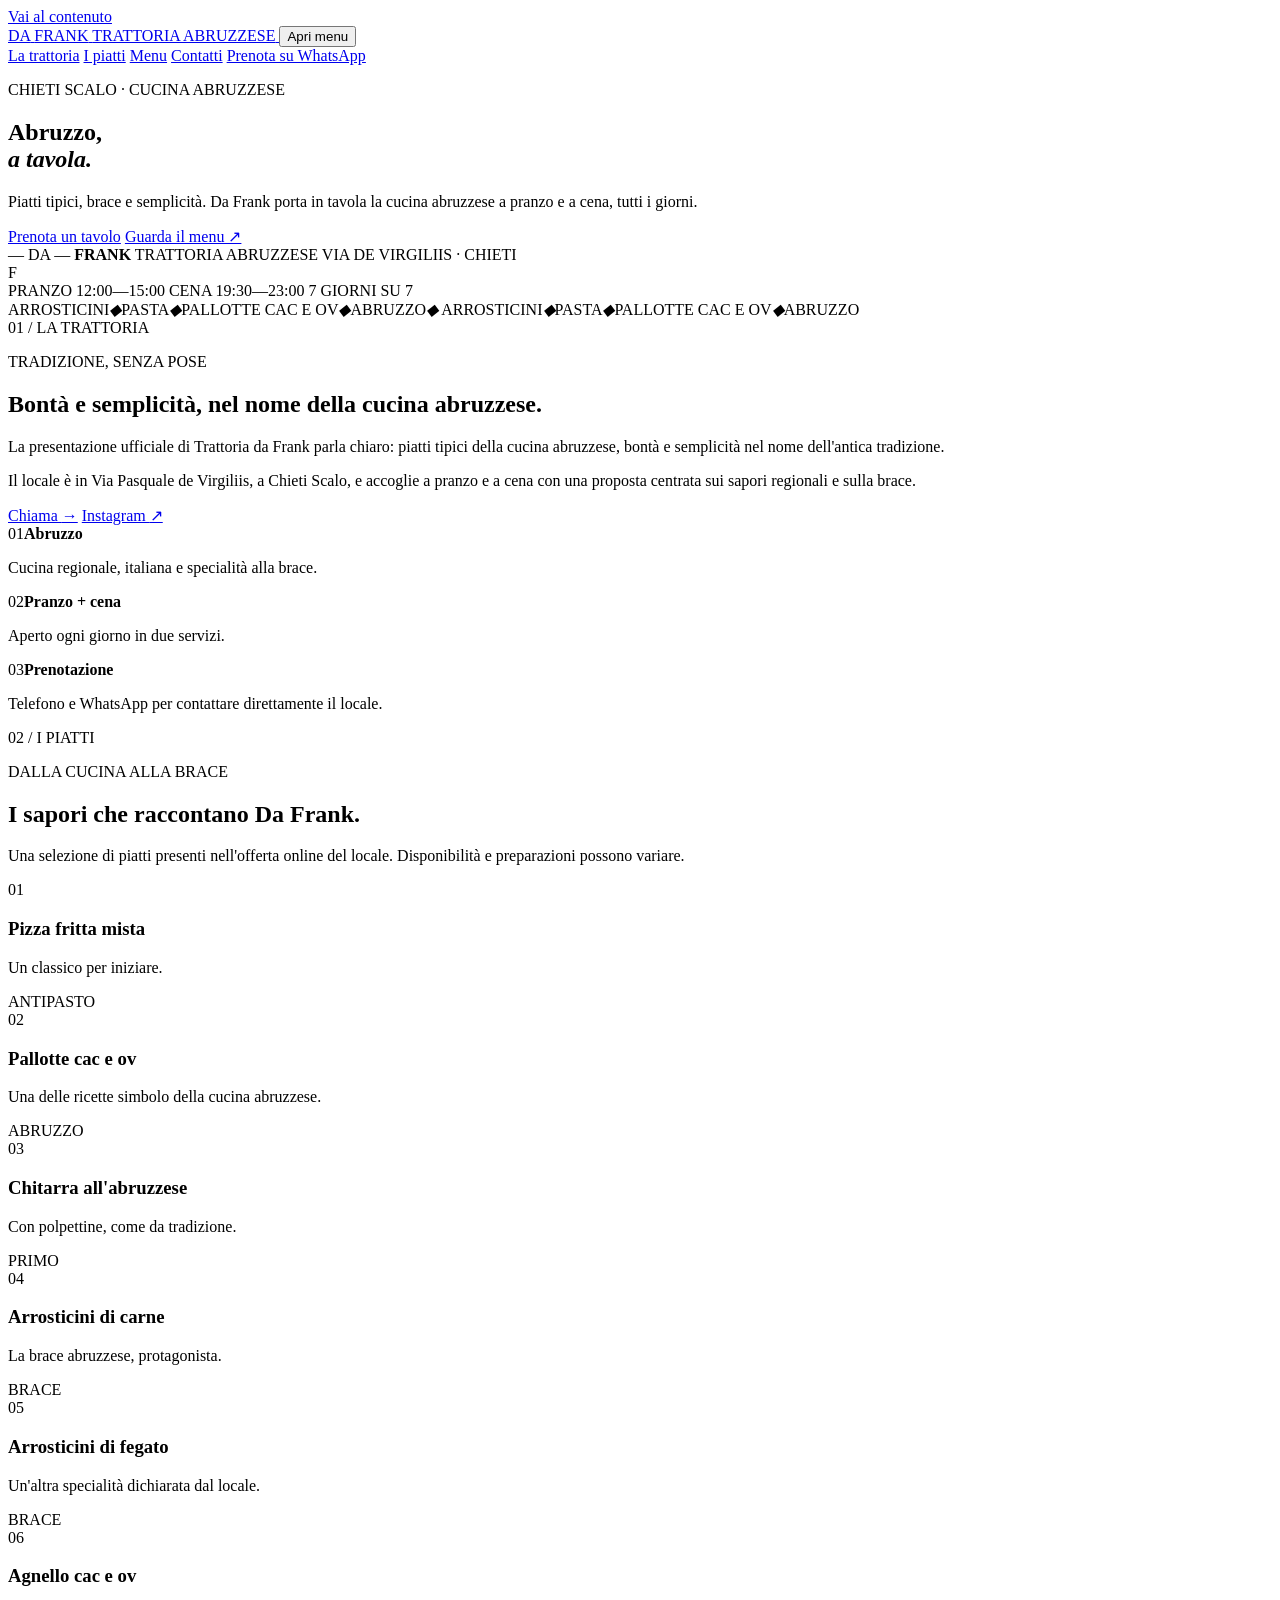
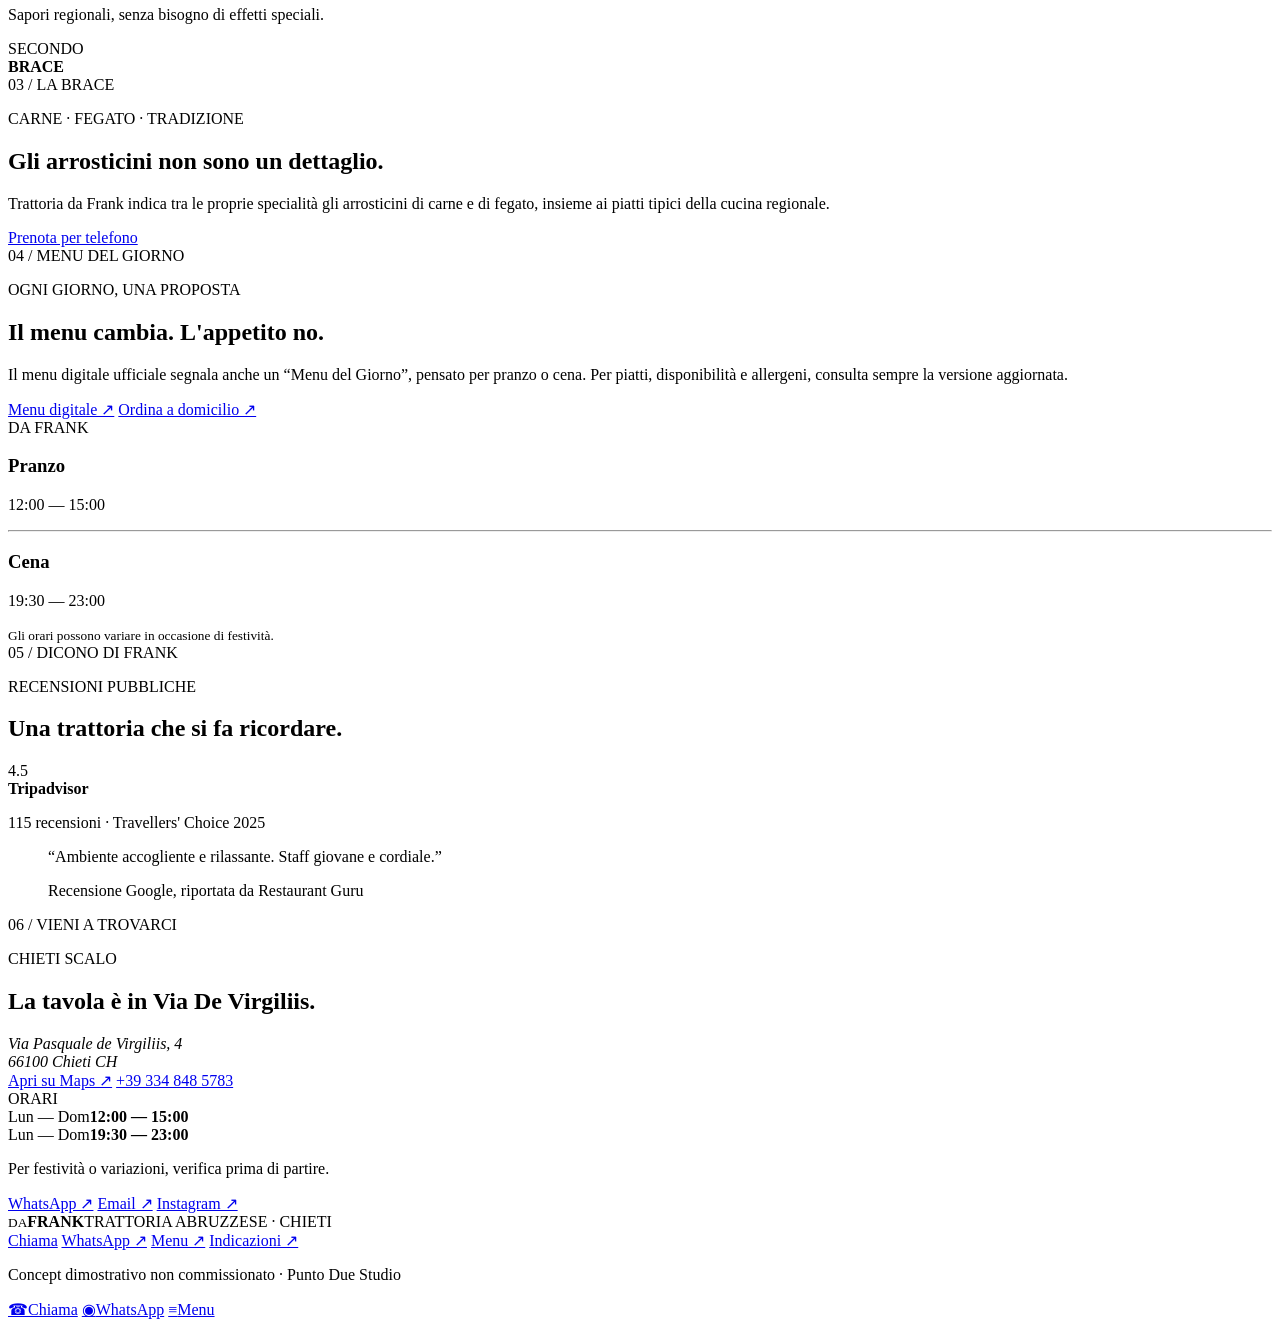
==== index.html @ d0fa51dd "Build Trattoria da Frank demo homepage" ====
<!doctype html>
<html lang="it">
<head>
  <meta charset="utf-8">
  <meta name="viewport" content="width=device-width, initial-scale=1">
  <meta name="theme-color" content="#8f3b24">
  <title>Trattoria da Frank — Cucina abruzzese a Chieti</title>
  <meta name="description" content="Concept demo per Trattoria da Frank a Chieti: cucina tipica abruzzese, arrosticini, piatti regionali, menu del giorno e prenotazioni.">
  <meta property="og:title" content="Trattoria da Frank — Chieti">
  <meta property="og:description" content="Cucina tipica abruzzese a Chieti Scalo: piatti regionali, arrosticini e semplicità di trattoria.">
  <meta property="og:type" content="website">
  <meta name="twitter:card" content="summary">
  <link rel="icon" href="assets/favicon.svg" type="image/svg+xml">
  <script>document.documentElement.classList.add('js')</script>
  <link rel="stylesheet" href="styles.css">
  <script type="application/ld+json">
  {
    "@context": "https://schema.org",
    "@type": "Restaurant",
    "name": "Trattoria da Frank",
    "telephone": "+39 334 848 5783",
    "email": "fra.salvatore@live.it",
    "servesCuisine": ["Abruzzese", "Italiana", "Mediterranea", "Barbecue"],
    "address": {
      "@type": "PostalAddress",
      "streetAddress": "Via Pasquale de Virgiliis 4",
      "postalCode": "66100",
      "addressLocality": "Chieti",
      "addressRegion": "CH",
      "addressCountry": "IT"
    },
    "openingHoursSpecification": [
      {"@type":"OpeningHoursSpecification","dayOfWeek":["Monday","Tuesday","Wednesday","Thursday","Friday","Saturday","Sunday"],"opens":"12:00","closes":"15:00"},
      {"@type":"OpeningHoursSpecification","dayOfWeek":["Monday","Tuesday","Wednesday","Thursday","Friday","Saturday","Sunday"],"opens":"19:30","closes":"23:00"}
    ],
    "hasMenu": "https://www.leggimenu.it/menu/trattoriadafrank",
    "sameAs": [
      "https://www.instagram.com/trattoriadafrank/",
      "https://trattoriadafrank.metro.bar/?lang=it"
    ]
  }
  </script>
</head>
<body>
  <a class="skip-link" href="#main">Vai al contenuto</a>

  <header class="site-header" data-header>
    <a class="brand" href="#top" aria-label="Trattoria da Frank, torna all'inizio">
      <span class="brand-small">DA</span>
      <span class="brand-main">FRANK</span>
      <span class="brand-sub">TRATTORIA ABRUZZESE</span>
    </a>
    <button class="menu-toggle" type="button" aria-expanded="false" aria-controls="site-nav" data-menu-toggle>
      <span class="sr-only">Apri menu</span><span></span><span></span>
    </button>
    <nav class="site-nav" id="site-nav" aria-label="Navigazione principale" data-nav>
      <a href="#trattoria">La trattoria</a>
      <a href="#piatti">I piatti</a>
      <a href="#menu">Menu</a>
      <a href="#contatti">Contatti</a>
      <a class="nav-cta" href="https://wa.me/393348485783" target="_blank" rel="noopener noreferrer">Prenota su WhatsApp</a>
    </nav>
  </header>

  <main id="main">
    <section class="hero" id="top" aria-labelledby="hero-title">
      <div class="hero-copy reveal">
        <p class="eyebrow">CHIETI SCALO · CUCINA ABRUZZESE</p>
        <h1 id="hero-title">Abruzzo,<br><em>a tavola.</em></h1>
        <p class="hero-lead">Piatti tipici, brace e semplicità. Da Frank porta in tavola la cucina abruzzese a pranzo e a cena, tutti i giorni.</p>
        <div class="hero-actions">
          <a class="button button-light" href="https://wa.me/393348485783" target="_blank" rel="noopener noreferrer">Prenota un tavolo</a>
          <a class="button button-outline" href="https://www.leggimenu.it/menu/trattoriadafrank" target="_blank" rel="noopener noreferrer">Guarda il menu ↗</a>
        </div>
      </div>

      <div class="hero-art reveal" aria-hidden="true">
        <div class="placemat">
          <span class="pm-da">— DA —</span>
          <strong>FRANK</strong>
          <span class="pm-trattoria">TRATTORIA ABRUZZESE</span>
          <span class="pm-rule"></span>
          <span class="pm-place">VIA DE VIRGILIIS · CHIETI</span>
        </div>
        <div class="plate"><div class="plate-inner"><span>F</span></div></div>
        <div class="fork"></div>
        <div class="knife"></div>
      </div>

      <div class="hero-meta">
        <span>PRANZO 12:00—15:00</span>
        <i></i>
        <span>CENA 19:30—23:00</span>
        <i></i>
        <span>7 GIORNI SU 7</span>
      </div>
    </section>

    <div class="marquee" aria-hidden="true">
      <div class="marquee-track">
        <span>ARROSTICINI</span><i>◆</i><span>PASTA</span><i>◆</i><span>PALLOTTE CAC E OV</span><i>◆</i><span>ABRUZZO</span><i>◆</i>
        <span>ARROSTICINI</span><i>◆</i><span>PASTA</span><i>◆</i><span>PALLOTTE CAC E OV</span><i>◆</i><span>ABRUZZO</span>
      </div>
    </div>

    <section class="section story" id="trattoria" aria-labelledby="story-title">
      <div class="section-index reveal">01 / LA TRATTORIA</div>
      <div class="story-grid">
        <div class="story-heading reveal">
          <p class="eyebrow dark">TRADIZIONE, SENZA POSE</p>
          <h2 id="story-title">Bontà e semplicità, nel nome della cucina abruzzese.</h2>
        </div>
        <div class="story-copy reveal">
          <p>La presentazione ufficiale di Trattoria da Frank parla chiaro: piatti tipici della cucina abruzzese, bontà e semplicità nel nome dell'antica tradizione.</p>
          <p>Il locale è in Via Pasquale de Virgiliis, a Chieti Scalo, e accoglie a pranzo e a cena con una proposta centrata sui sapori regionali e sulla brace.</p>
          <div class="story-links">
            <a class="text-link" href="tel:+393348485783">Chiama <span>→</span></a>
            <a class="text-link" href="https://www.instagram.com/trattoriadafrank/" target="_blank" rel="noopener noreferrer">Instagram <span>↗</span></a>
          </div>
        </div>
      </div>

      <div class="facts" aria-label="Informazioni sulla trattoria">
        <article class="fact reveal"><span>01</span><strong>Abruzzo</strong><p>Cucina regionale, italiana e specialità alla brace.</p></article>
        <article class="fact reveal"><span>02</span><strong>Pranzo + cena</strong><p>Aperto ogni giorno in due servizi.</p></article>
        <article class="fact reveal"><span>03</span><strong>Prenotazione</strong><p>Telefono e WhatsApp per contattare direttamente il locale.</p></article>
      </div>
    </section>

    <section class="dishes" id="piatti" aria-labelledby="dishes-title">
      <div class="dishes-inner">
        <div class="dishes-head reveal">
          <div class="section-index light">02 / I PIATTI</div>
          <p class="eyebrow">DALLA CUCINA ALLA BRACE</p>
          <h2 id="dishes-title">I sapori che raccontano Da Frank.</h2>
          <p>Una selezione di piatti presenti nell'offerta online del locale. Disponibilità e preparazioni possono variare.</p>
        </div>

        <div class="menu-list reveal">
          <article><span class="menu-no">01</span><div><h3>Pizza fritta mista</h3><p>Un classico per iniziare.</p></div><span class="menu-tag">ANTIPASTO</span></article>
          <article><span class="menu-no">02</span><div><h3>Pallotte cac e ov</h3><p>Una delle ricette simbolo della cucina abruzzese.</p></div><span class="menu-tag">ABRUZZO</span></article>
          <article><span class="menu-no">03</span><div><h3>Chitarra all'abruzzese</h3><p>Con polpettine, come da tradizione.</p></div><span class="menu-tag">PRIMO</span></article>
          <article><span class="menu-no">04</span><div><h3>Arrosticini di carne</h3><p>La brace abruzzese, protagonista.</p></div><span class="menu-tag">BRACE</span></article>
          <article><span class="menu-no">05</span><div><h3>Arrosticini di fegato</h3><p>Un'altra specialità dichiarata dal locale.</p></div><span class="menu-tag">BRACE</span></article>
          <article><span class="menu-no">06</span><div><h3>Agnello cac e ov</h3><p>Sapori regionali, senza bisogno di effetti speciali.</p></div><span class="menu-tag">SECONDO</span></article>
        </div>
      </div>
    </section>

    <section class="section fire" aria-labelledby="fire-title">
      <div class="fire-grid">
        <div class="fire-art reveal" aria-hidden="true">
          <div class="grill-lines"><span></span><span></span><span></span><span></span><span></span></div>
          <div class="skewer skewer-a"><i></i><i></i><i></i><i></i><i></i></div>
          <div class="skewer skewer-b"><i></i><i></i><i></i><i></i><i></i></div>
          <strong>BRACE</strong>
        </div>
        <div class="fire-copy reveal">
          <div class="section-index">03 / LA BRACE</div>
          <p class="eyebrow dark">CARNE · FEGATO · TRADIZIONE</p>
          <h2 id="fire-title">Gli arrosticini non sono un dettaglio.</h2>
          <p>Trattoria da Frank indica tra le proprie specialità gli arrosticini di carne e di fegato, insieme ai piatti tipici della cucina regionale.</p>
          <a class="button button-dark" href="tel:+393348485783">Prenota per telefono</a>
        </div>
      </div>
    </section>

    <section class="daily" id="menu" aria-labelledby="daily-title">
      <div class="daily-wrap">
        <div class="daily-copy reveal">
          <div class="section-index light">04 / MENU DEL GIORNO</div>
          <p class="eyebrow">OGNI GIORNO, UNA PROPOSTA</p>
          <h2 id="daily-title">Il menu cambia. L'appetito no.</h2>
          <p>Il menu digitale ufficiale segnala anche un “Menu del Giorno”, pensato per pranzo o cena. Per piatti, disponibilità e allergeni, consulta sempre la versione aggiornata.</p>
          <div class="daily-actions">
            <a class="button button-light" href="https://www.leggimenu.it/menu/trattoriadafrank" target="_blank" rel="noopener noreferrer">Menu digitale ↗</a>
            <a class="button button-outline" href="https://deliveroo.it/it/menu/chieti/chieti-centro/trattoria-da-frank" target="_blank" rel="noopener noreferrer">Ordina a domicilio ↗</a>
          </div>
        </div>
        <div class="daily-card reveal" aria-label="Informazioni sul servizio">
          <span class="daily-stamp">DA FRANK</span>
          <h3>Pranzo</h3><p>12:00 — 15:00</p>
          <hr>
          <h3>Cena</h3><p>19:30 — 23:00</p>
          <small>Gli orari possono variare in occasione di festività.</small>
        </div>
      </div>
    </section>

    <section class="section proof" aria-labelledby="proof-title">
      <div class="proof-grid">
        <div class="proof-title reveal">
          <div class="section-index">05 / DICONO DI FRANK</div>
          <p class="eyebrow dark">RECENSIONI PUBBLICHE</p>
          <h2 id="proof-title">Una trattoria che si fa ricordare.</h2>
        </div>
        <div class="rating-card reveal">
          <span class="rating-score">4.5</span>
          <div><strong>Tripadvisor</strong><p>115 recensioni · Travellers' Choice 2025</p></div>
        </div>
        <blockquote class="review reveal">
          <p>“Ambiente accogliente e rilassante. Staff giovane e cordiale.”</p>
          <footer>Recensione Google, riportata da Restaurant Guru</footer>
        </blockquote>
      </div>
    </section>

    <section class="visit" id="contatti" aria-labelledby="visit-title">
      <div class="visit-main reveal">
        <div class="section-index light">06 / VIENI A TROVARCI</div>
        <p class="eyebrow">CHIETI SCALO</p>
        <h2 id="visit-title">La tavola è in Via De Virgiliis.</h2>
        <address>Via Pasquale de Virgiliis, 4<br>66100 Chieti CH</address>
        <div class="visit-actions">
          <a class="button button-light" href="https://www.google.com/maps/search/?api=1&query=Via+Pasquale+de+Virgiliis+4+Chieti" target="_blank" rel="noopener noreferrer">Apri su Maps ↗</a>
          <a class="button button-outline" href="tel:+393348485783">+39 334 848 5783</a>
        </div>
      </div>
      <div class="visit-panel reveal">
        <div class="hours-title">ORARI</div>
        <div class="hours-row"><span>Lun — Dom</span><strong>12:00 — 15:00</strong></div>
        <div class="hours-row"><span>Lun — Dom</span><strong>19:30 — 23:00</strong></div>
        <p>Per festività o variazioni, verifica prima di partire.</p>
        <div class="visit-panel-links">
          <a href="https://wa.me/393348485783" target="_blank" rel="noopener noreferrer">WhatsApp ↗</a>
          <a href="mailto:fra.salvatore@live.it">Email ↗</a>
          <a href="https://www.instagram.com/trattoriadafrank/" target="_blank" rel="noopener noreferrer">Instagram ↗</a>
        </div>
      </div>
    </section>
  </main>

  <footer class="site-footer">
    <div class="footer-brand"><small>DA</small><strong>FRANK</strong><span>TRATTORIA ABRUZZESE · CHIETI</span></div>
    <div class="footer-links">
      <a href="tel:+393348485783">Chiama</a>
      <a href="https://wa.me/393348485783" target="_blank" rel="noopener noreferrer">WhatsApp ↗</a>
      <a href="https://www.leggimenu.it/menu/trattoriadafrank" target="_blank" rel="noopener noreferrer">Menu ↗</a>
      <a href="https://www.google.com/maps/search/?api=1&query=Via+Pasquale+de+Virgiliis+4+Chieti" target="_blank" rel="noopener noreferrer">Indicazioni ↗</a>
    </div>
    <p class="demo-note">Concept dimostrativo non commissionato · Punto Due Studio</p>
  </footer>

  <nav class="mobile-dock" aria-label="Azioni rapide">
    <a href="tel:+393348485783"><span>☎</span>Chiama</a>
    <a href="https://wa.me/393348485783" target="_blank" rel="noopener noreferrer"><span>◉</span>WhatsApp</a>
    <a href="https://www.leggimenu.it/menu/trattoriadafrank" target="_blank" rel="noopener noreferrer"><span>≡</span>Menu</a>
  </nav>

  <script src="script.js" defer></script>
</body>
</html>
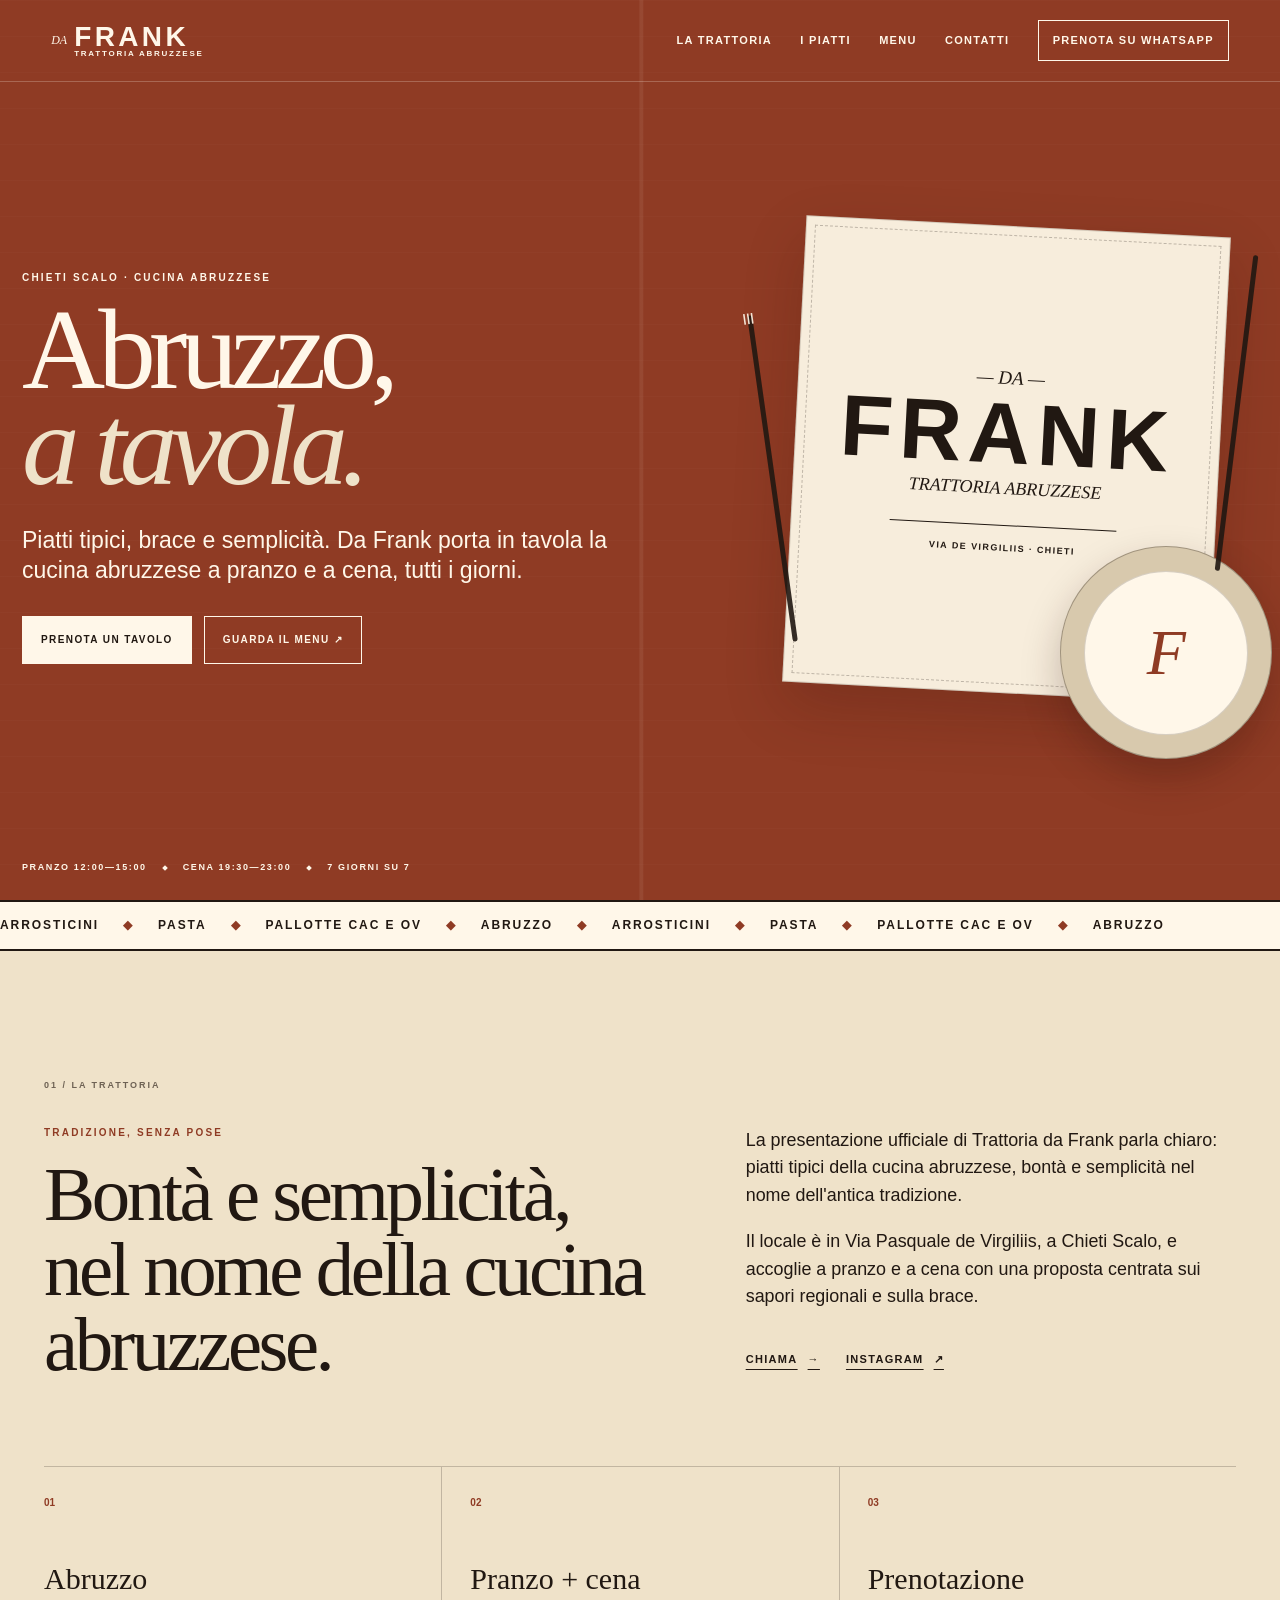
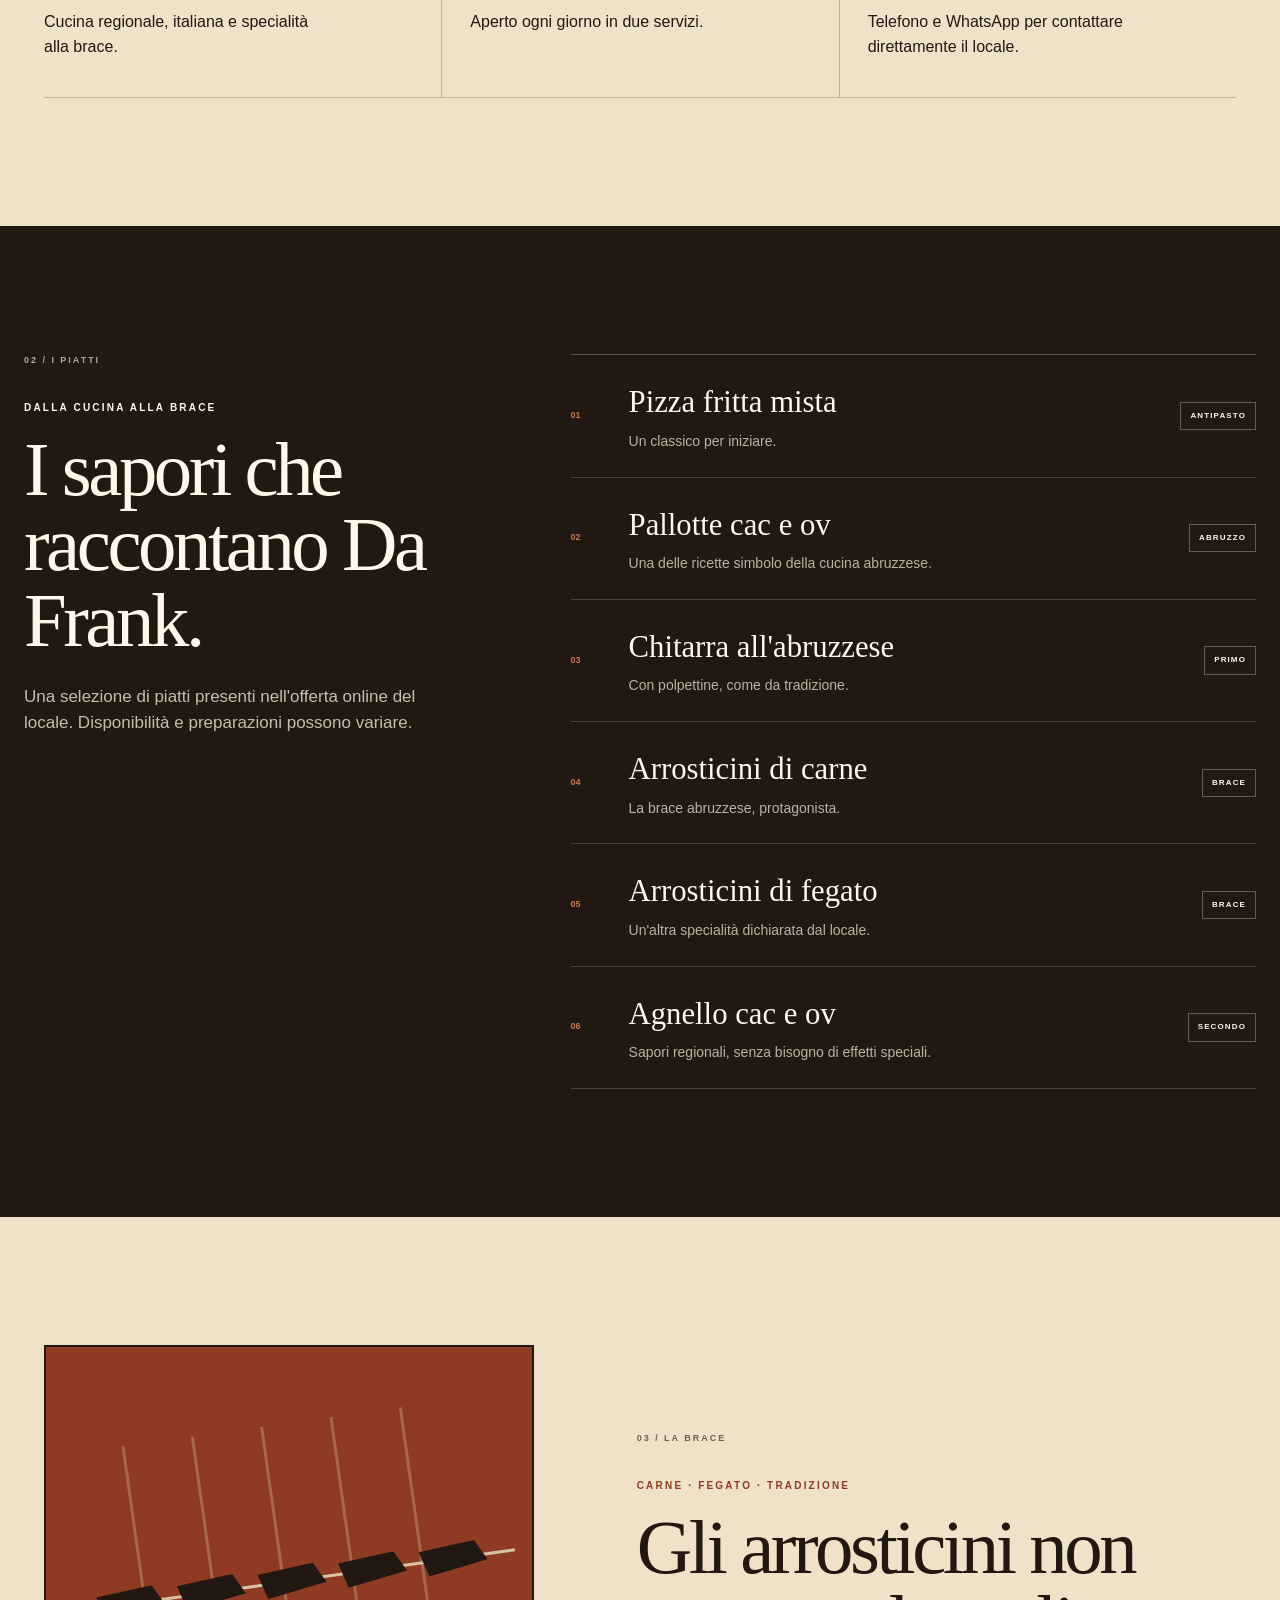
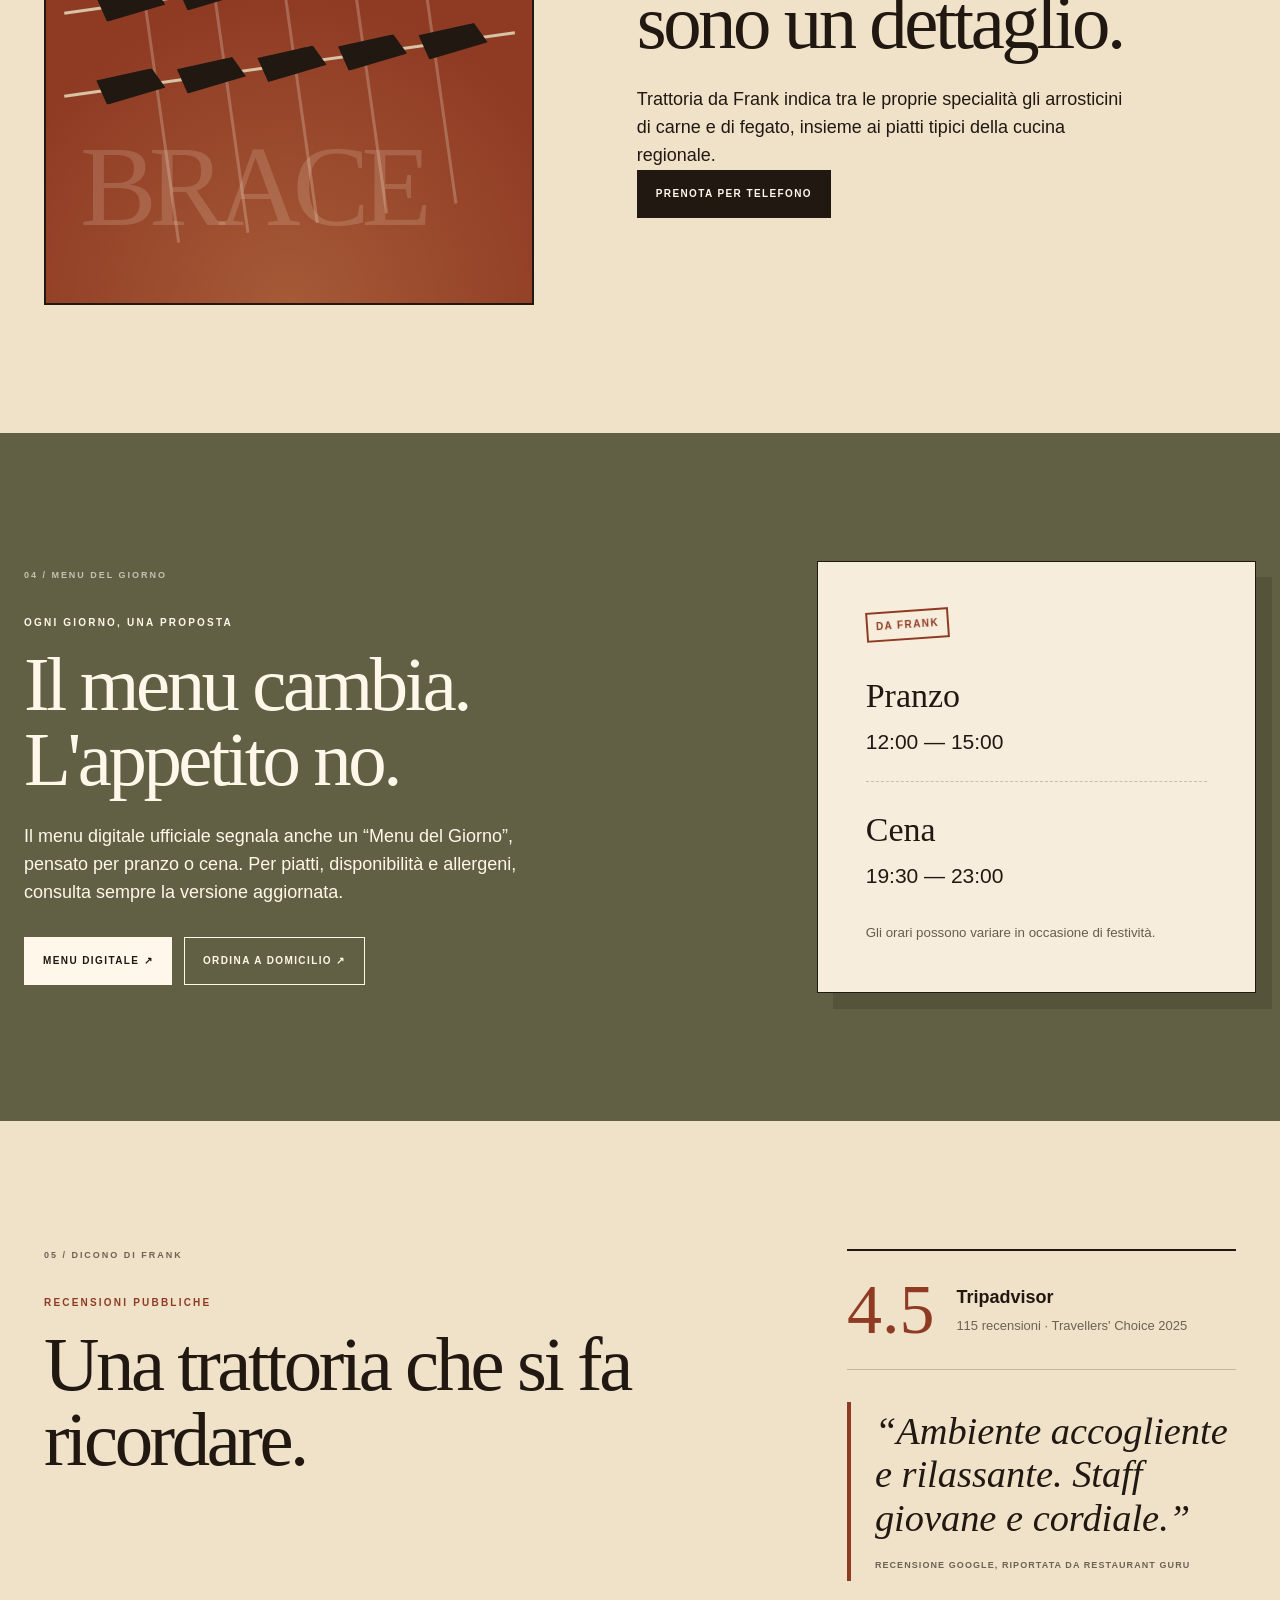
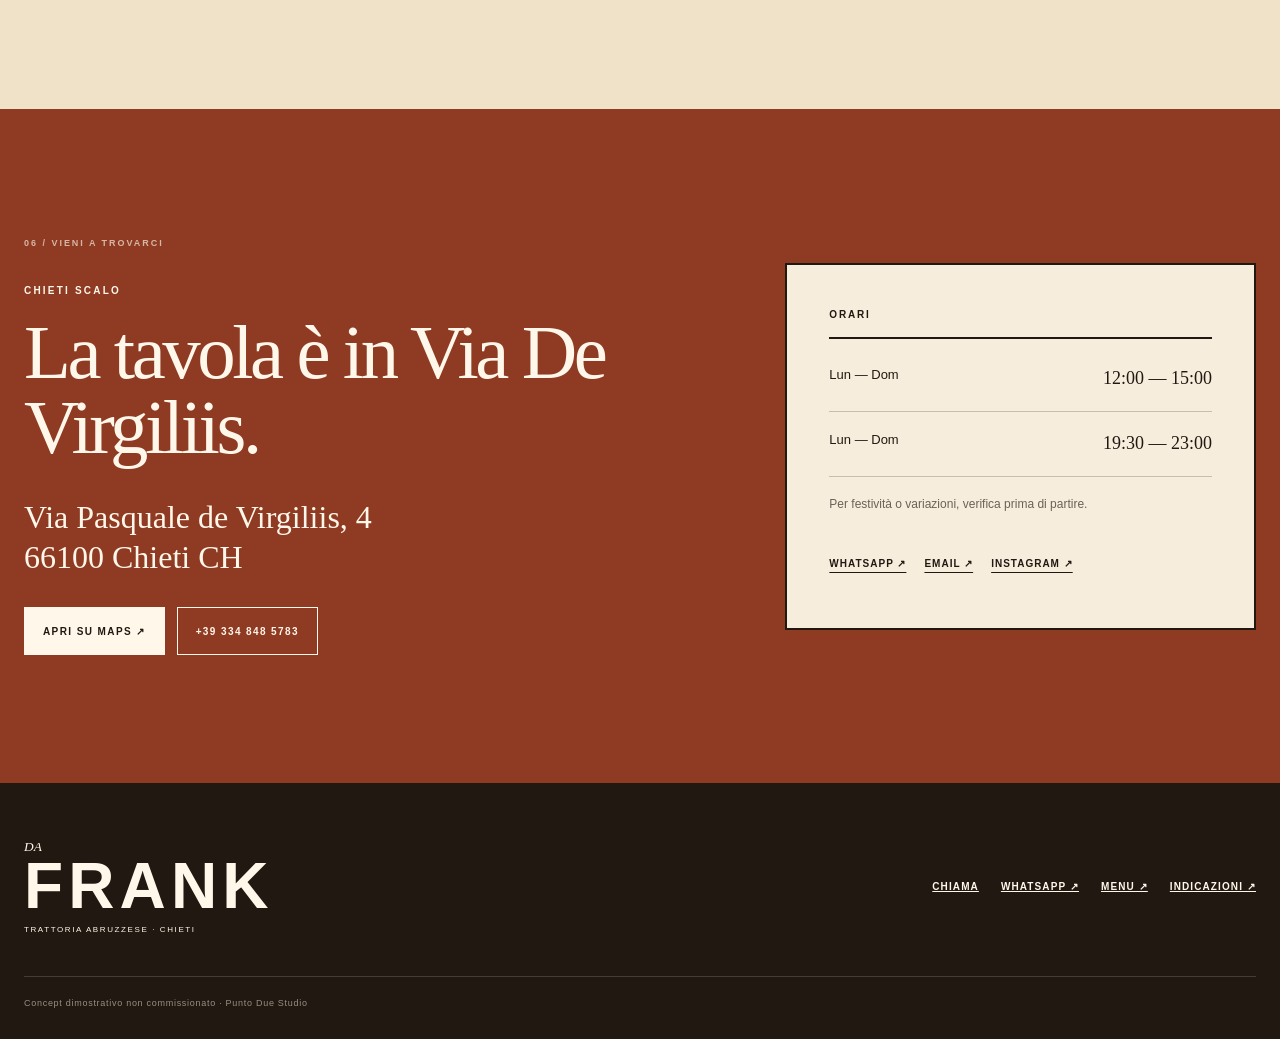
==== commit 22d422c7: "Harden progressive enhancement and finalize content" ====
--- a/index.html
+++ b/index.html
@@ -11,7 +11,6 @@
   <meta property="og:type" content="website">
   <meta name="twitter:card" content="summary">
   <link rel="icon" href="assets/favicon.svg" type="image/svg+xml">
-  <script>document.documentElement.classList.add('js')</script>
   <link rel="stylesheet" href="styles.css">
   <script type="application/ld+json">
   {
@@ -88,38 +87,18 @@
       </div>
 
       <div class="hero-meta">
-        <span>PRANZO 12:00—15:00</span>
-        <i></i>
-        <span>CENA 19:30—23:00</span>
-        <i></i>
-        <span>7 GIORNI SU 7</span>
+        <span>PRANZO 12:00—15:00</span><i></i><span>CENA 19:30—23:00</span><i></i><span>7 GIORNI SU 7</span>
       </div>
     </section>
 
-    <div class="marquee" aria-hidden="true">
-      <div class="marquee-track">
-        <span>ARROSTICINI</span><i>◆</i><span>PASTA</span><i>◆</i><span>PALLOTTE CAC E OV</span><i>◆</i><span>ABRUZZO</span><i>◆</i>
-        <span>ARROSTICINI</span><i>◆</i><span>PASTA</span><i>◆</i><span>PALLOTTE CAC E OV</span><i>◆</i><span>ABRUZZO</span>
-      </div>
-    </div>
+    <div class="marquee" aria-hidden="true"><div class="marquee-track"><span>ARROSTICINI</span><i>◆</i><span>PASTA</span><i>◆</i><span>PALLOTTE CAC E OV</span><i>◆</i><span>ABRUZZO</span><i>◆</i><span>ARROSTICINI</span><i>◆</i><span>PASTA</span><i>◆</i><span>PALLOTTE CAC E OV</span><i>◆</i><span>ABRUZZO</span></div></div>
 
     <section class="section story" id="trattoria" aria-labelledby="story-title">
       <div class="section-index reveal">01 / LA TRATTORIA</div>
       <div class="story-grid">
-        <div class="story-heading reveal">
-          <p class="eyebrow dark">TRADIZIONE, SENZA POSE</p>
-          <h2 id="story-title">Bontà e semplicità, nel nome della cucina abruzzese.</h2>
-        </div>
-        <div class="story-copy reveal">
-          <p>La presentazione ufficiale di Trattoria da Frank parla chiaro: piatti tipici della cucina abruzzese, bontà e semplicità nel nome dell'antica tradizione.</p>
-          <p>Il locale è in Via Pasquale de Virgiliis, a Chieti Scalo, e accoglie a pranzo e a cena con una proposta centrata sui sapori regionali e sulla brace.</p>
-          <div class="story-links">
-            <a class="text-link" href="tel:+393348485783">Chiama <span>→</span></a>
-            <a class="text-link" href="https://www.instagram.com/trattoriadafrank/" target="_blank" rel="noopener noreferrer">Instagram <span>↗</span></a>
-          </div>
-        </div>
+        <div class="story-heading reveal"><p class="eyebrow dark">TRADIZIONE, SENZA POSE</p><h2 id="story-title">Bontà e semplicità, nel nome della cucina abruzzese.</h2></div>
+        <div class="story-copy reveal"><p>La presentazione ufficiale di Trattoria da Frank parla chiaro: piatti tipici della cucina abruzzese, bontà e semplicità nel nome dell'antica tradizione.</p><p>Il locale è in Via Pasquale de Virgiliis, a Chieti Scalo, e accoglie a pranzo e a cena con una proposta centrata sui sapori regionali e sulla brace.</p><div class="story-links"><a class="text-link" href="tel:+393348485783">Chiama <span>→</span></a><a class="text-link" href="https://www.instagram.com/trattoriadafrank/" target="_blank" rel="noopener noreferrer">Instagram <span>↗</span></a></div></div>
       </div>
-
       <div class="facts" aria-label="Informazioni sulla trattoria">
         <article class="fact reveal"><span>01</span><strong>Abruzzo</strong><p>Cucina regionale, italiana e specialità alla brace.</p></article>
         <article class="fact reveal"><span>02</span><strong>Pranzo + cena</strong><p>Aperto ogni giorno in due servizi.</p></article>
@@ -129,13 +108,7 @@
 
     <section class="dishes" id="piatti" aria-labelledby="dishes-title">
       <div class="dishes-inner">
-        <div class="dishes-head reveal">
-          <div class="section-index light">02 / I PIATTI</div>
-          <p class="eyebrow">DALLA CUCINA ALLA BRACE</p>
-          <h2 id="dishes-title">I sapori che raccontano Da Frank.</h2>
-          <p>Una selezione di piatti presenti nell'offerta online del locale. Disponibilità e preparazioni possono variare.</p>
-        </div>
-
+        <div class="dishes-head reveal"><div class="section-index light">02 / I PIATTI</div><p class="eyebrow">DALLA CUCINA ALLA BRACE</p><h2 id="dishes-title">I sapori che raccontano Da Frank.</h2><p>Una selezione di piatti presenti nell'offerta online del locale. Disponibilità e preparazioni possono variare.</p></div>
         <div class="menu-list reveal">
           <article><span class="menu-no">01</span><div><h3>Pizza fritta mista</h3><p>Un classico per iniziare.</p></div><span class="menu-tag">ANTIPASTO</span></article>
           <article><span class="menu-no">02</span><div><h3>Pallotte cac e ov</h3><p>Una delle ricette simbolo della cucina abruzzese.</p></div><span class="menu-tag">ABRUZZO</span></article>
@@ -149,103 +122,35 @@
 
     <section class="section fire" aria-labelledby="fire-title">
       <div class="fire-grid">
-        <div class="fire-art reveal" aria-hidden="true">
-          <div class="grill-lines"><span></span><span></span><span></span><span></span><span></span></div>
-          <div class="skewer skewer-a"><i></i><i></i><i></i><i></i><i></i></div>
-          <div class="skewer skewer-b"><i></i><i></i><i></i><i></i><i></i></div>
-          <strong>BRACE</strong>
-        </div>
-        <div class="fire-copy reveal">
-          <div class="section-index">03 / LA BRACE</div>
-          <p class="eyebrow dark">CARNE · FEGATO · TRADIZIONE</p>
-          <h2 id="fire-title">Gli arrosticini non sono un dettaglio.</h2>
-          <p>Trattoria da Frank indica tra le proprie specialità gli arrosticini di carne e di fegato, insieme ai piatti tipici della cucina regionale.</p>
-          <a class="button button-dark" href="tel:+393348485783">Prenota per telefono</a>
-        </div>
+        <div class="fire-art reveal" aria-hidden="true"><div class="grill-lines"><span></span><span></span><span></span><span></span><span></span></div><div class="skewer skewer-a"><i></i><i></i><i></i><i></i><i></i></div><div class="skewer skewer-b"><i></i><i></i><i></i><i></i><i></i></div><strong>BRACE</strong></div>
+        <div class="fire-copy reveal"><div class="section-index">03 / LA BRACE</div><p class="eyebrow dark">CARNE · FEGATO · TRADIZIONE</p><h2 id="fire-title">Gli arrosticini non sono un dettaglio.</h2><p>Trattoria da Frank indica tra le proprie specialità gli arrosticini di carne e di fegato, insieme ai piatti tipici della cucina regionale.</p><a class="button button-dark" href="tel:+393348485783">Prenota per telefono</a></div>
       </div>
     </section>
 
     <section class="daily" id="menu" aria-labelledby="daily-title">
       <div class="daily-wrap">
-        <div class="daily-copy reveal">
-          <div class="section-index light">04 / MENU DEL GIORNO</div>
-          <p class="eyebrow">OGNI GIORNO, UNA PROPOSTA</p>
-          <h2 id="daily-title">Il menu cambia. L'appetito no.</h2>
-          <p>Il menu digitale ufficiale segnala anche un “Menu del Giorno”, pensato per pranzo o cena. Per piatti, disponibilità e allergeni, consulta sempre la versione aggiornata.</p>
-          <div class="daily-actions">
-            <a class="button button-light" href="https://www.leggimenu.it/menu/trattoriadafrank" target="_blank" rel="noopener noreferrer">Menu digitale ↗</a>
-            <a class="button button-outline" href="https://deliveroo.it/it/menu/chieti/chieti-centro/trattoria-da-frank" target="_blank" rel="noopener noreferrer">Ordina a domicilio ↗</a>
-          </div>
-        </div>
-        <div class="daily-card reveal" aria-label="Informazioni sul servizio">
-          <span class="daily-stamp">DA FRANK</span>
-          <h3>Pranzo</h3><p>12:00 — 15:00</p>
-          <hr>
-          <h3>Cena</h3><p>19:30 — 23:00</p>
-          <small>Gli orari possono variare in occasione di festività.</small>
-        </div>
+        <div class="daily-copy reveal"><div class="section-index light">04 / MENU DEL GIORNO</div><p class="eyebrow">OGNI GIORNO, UNA PROPOSTA</p><h2 id="daily-title">Il menu cambia. L'appetito no.</h2><p>Il menu digitale ufficiale segnala anche un “Menu del Giorno”, pensato per pranzo o cena. Per piatti, disponibilità e allergeni, consulta sempre la versione aggiornata.</p><div class="daily-actions"><a class="button button-light" href="https://www.leggimenu.it/menu/trattoriadafrank" target="_blank" rel="noopener noreferrer">Menu digitale ↗</a><a class="button button-outline" href="https://deliveroo.it/it/menu/chieti/chieti-centro/trattoria-da-frank" target="_blank" rel="noopener noreferrer">Ordina a domicilio ↗</a></div></div>
+        <div class="daily-card reveal" aria-label="Informazioni sul servizio"><span class="daily-stamp">DA FRANK</span><h3>Pranzo</h3><p>12:00 — 15:00</p><hr><h3>Cena</h3><p>19:30 — 23:00</p><small>Gli orari possono variare in occasione di festività.</small></div>
       </div>
     </section>
 
     <section class="section proof" aria-labelledby="proof-title">
       <div class="proof-grid">
-        <div class="proof-title reveal">
-          <div class="section-index">05 / DICONO DI FRANK</div>
-          <p class="eyebrow dark">RECENSIONI PUBBLICHE</p>
-          <h2 id="proof-title">Una trattoria che si fa ricordare.</h2>
-        </div>
-        <div class="rating-card reveal">
-          <span class="rating-score">4.5</span>
-          <div><strong>Tripadvisor</strong><p>115 recensioni · Travellers' Choice 2025</p></div>
-        </div>
-        <blockquote class="review reveal">
-          <p>“Ambiente accogliente e rilassante. Staff giovane e cordiale.”</p>
-          <footer>Recensione Google, riportata da Restaurant Guru</footer>
-        </blockquote>
+        <div class="proof-title reveal"><div class="section-index">05 / DICONO DI FRANK</div><p class="eyebrow dark">RECENSIONI PUBBLICHE</p><h2 id="proof-title">Una trattoria che si fa ricordare.</h2></div>
+        <div class="rating-card reveal"><span class="rating-score">4.5</span><div><strong>Tripadvisor</strong><p>115 recensioni · Travellers' Choice 2025</p></div></div>
+        <blockquote class="review reveal"><p>“Ambiente accogliente e rilassante. Staff giovane e cordiale.”</p><footer>Recensione Google, riportata da Restaurant Guru</footer></blockquote>
       </div>
     </section>
 
     <section class="visit" id="contatti" aria-labelledby="visit-title">
-      <div class="visit-main reveal">
-        <div class="section-index light">06 / VIENI A TROVARCI</div>
-        <p class="eyebrow">CHIETI SCALO</p>
-        <h2 id="visit-title">La tavola è in Via De Virgiliis.</h2>
-        <address>Via Pasquale de Virgiliis, 4<br>66100 Chieti CH</address>
-        <div class="visit-actions">
-          <a class="button button-light" href="https://www.google.com/maps/search/?api=1&query=Via+Pasquale+de+Virgiliis+4+Chieti" target="_blank" rel="noopener noreferrer">Apri su Maps ↗</a>
-          <a class="button button-outline" href="tel:+393348485783">+39 334 848 5783</a>
-        </div>
-      </div>
-      <div class="visit-panel reveal">
-        <div class="hours-title">ORARI</div>
-        <div class="hours-row"><span>Lun — Dom</span><strong>12:00 — 15:00</strong></div>
-        <div class="hours-row"><span>Lun — Dom</span><strong>19:30 — 23:00</strong></div>
-        <p>Per festività o variazioni, verifica prima di partire.</p>
-        <div class="visit-panel-links">
-          <a href="https://wa.me/393348485783" target="_blank" rel="noopener noreferrer">WhatsApp ↗</a>
-          <a href="mailto:fra.salvatore@live.it">Email ↗</a>
-          <a href="https://www.instagram.com/trattoriadafrank/" target="_blank" rel="noopener noreferrer">Instagram ↗</a>
-        </div>
-      </div>
+      <div class="visit-main reveal"><div class="section-index light">06 / VIENI A TROVARCI</div><p class="eyebrow">CHIETI SCALO</p><h2 id="visit-title">La tavola è in Via De Virgiliis.</h2><address>Via Pasquale de Virgiliis, 4<br>66100 Chieti CH</address><div class="visit-actions"><a class="button button-light" href="https://www.google.com/maps/search/?api=1&query=Via+Pasquale+de+Virgiliis+4+Chieti" target="_blank" rel="noopener noreferrer">Apri su Maps ↗</a><a class="button button-outline" href="tel:+393348485783">+39 334 848 5783</a></div></div>
+      <div class="visit-panel reveal"><div class="hours-title">ORARI</div><div class="hours-row"><span>Lun — Dom</span><strong>12:00 — 15:00</strong></div><div class="hours-row"><span>Lun — Dom</span><strong>19:30 — 23:00</strong></div><p>Per festività o variazioni, verifica prima di partire.</p><div class="visit-panel-links"><a href="https://wa.me/393348485783" target="_blank" rel="noopener noreferrer">WhatsApp ↗</a><a href="mailto:fra.salvatore@live.it">Email ↗</a><a href="https://www.instagram.com/trattoriadafrank/" target="_blank" rel="noopener noreferrer">Instagram ↗</a></div></div>
     </section>
   </main>
 
-  <footer class="site-footer">
-    <div class="footer-brand"><small>DA</small><strong>FRANK</strong><span>TRATTORIA ABRUZZESE · CHIETI</span></div>
-    <div class="footer-links">
-      <a href="tel:+393348485783">Chiama</a>
-      <a href="https://wa.me/393348485783" target="_blank" rel="noopener noreferrer">WhatsApp ↗</a>
-      <a href="https://www.leggimenu.it/menu/trattoriadafrank" target="_blank" rel="noopener noreferrer">Menu ↗</a>
-      <a href="https://www.google.com/maps/search/?api=1&query=Via+Pasquale+de+Virgiliis+4+Chieti" target="_blank" rel="noopener noreferrer">Indicazioni ↗</a>
-    </div>
-    <p class="demo-note">Concept dimostrativo non commissionato · Punto Due Studio</p>
-  </footer>
+  <footer class="site-footer"><div class="footer-brand"><small>DA</small><strong>FRANK</strong><span>TRATTORIA ABRUZZESE · CHIETI</span></div><div class="footer-links"><a href="tel:+393348485783">Chiama</a><a href="https://wa.me/393348485783" target="_blank" rel="noopener noreferrer">WhatsApp ↗</a><a href="https://www.leggimenu.it/menu/trattoriadafrank" target="_blank" rel="noopener noreferrer">Menu ↗</a><a href="https://www.google.com/maps/search/?api=1&query=Via+Pasquale+de+Virgiliis+4+Chieti" target="_blank" rel="noopener noreferrer">Indicazioni ↗</a></div><p class="demo-note">Concept dimostrativo non commissionato · Punto Due Studio</p></footer>
 
-  <nav class="mobile-dock" aria-label="Azioni rapide">
-    <a href="tel:+393348485783"><span>☎</span>Chiama</a>
-    <a href="https://wa.me/393348485783" target="_blank" rel="noopener noreferrer"><span>◉</span>WhatsApp</a>
-    <a href="https://www.leggimenu.it/menu/trattoriadafrank" target="_blank" rel="noopener noreferrer"><span>≡</span>Menu</a>
-  </nav>
+  <nav class="mobile-dock" aria-label="Azioni rapide"><a href="tel:+393348485783"><span>☎</span>Chiama</a><a href="https://wa.me/393348485783" target="_blank" rel="noopener noreferrer"><span>◉</span>WhatsApp</a><a href="https://www.leggimenu.it/menu/trattoriadafrank" target="_blank" rel="noopener noreferrer"><span>≡</span>Menu</a></nav>
 
   <script src="script.js" defer></script>
 </body>
--- a/styles.css
+++ b/styles.css
@@ -0,0 +1 @@
+:root{--ink:#211812;--paper:#efe2c9;--paper2:#f7eddc;--brick:#8f3b24;--brick2:#6f2c1d;--olive:#626044;--cream:#fff7e9;--line:rgba(33,24,18,.22);--max:1240px;--serif:Georgia,"Times New Roman",serif;--sans:Arial,"Helvetica Neue",sans-serif}*{box-sizing:border-box}html{scroll-behavior:smooth}body{margin:0;background:var(--paper);color:var(--ink);font-family:var(--sans);font-size:16px;line-height:1.55;overflow-x:hidden}body.menu-open{overflow:hidden}a{color:inherit}button,a{-webkit-tap-highlight-color:transparent}.skip-link{position:fixed;left:12px;top:-70px;z-index:100;background:var(--cream);padding:12px 16px;border:2px solid var(--ink);font-weight:700}.skip-link:focus{top:12px}.sr-only{position:absolute;width:1px;height:1px;overflow:hidden;clip:rect(0 0 0 0);white-space:nowrap}::selection{background:var(--brick);color:var(--cream)}:focus-visible{outline:3px solid #f4b44d;outline-offset:4px}.site-header{position:fixed;inset:0 0 auto;z-index:50;min-height:82px;display:flex;align-items:center;justify-content:space-between;padding:12px clamp(18px,4vw,56px);border-bottom:1px solid rgba(255,247,233,.24);color:var(--cream);transition:background .25s,color .25s,border-color .25s}.site-header.scrolled{background:rgba(239,226,201,.96);color:var(--ink);border-color:var(--line);backdrop-filter:blur(10px)}.brand{display:grid;grid-template-columns:auto 1fr;grid-template-rows:auto auto;text-decoration:none;column-gap:7px;line-height:.9}.brand-small{grid-row:1/3;align-self:center;font-family:var(--serif);font-style:italic;font-size:12px}.brand-main{font-size:28px;font-weight:900;letter-spacing:.12em}.brand-sub{font-size:8px;font-weight:800;letter-spacing:.22em}.site-nav{display:flex;align-items:center;gap:clamp(16px,2.2vw,32px);font-size:11px;font-weight:800;letter-spacing:.12em;text-transform:uppercase}.site-nav a{text-decoration:none}.site-nav>a:not(.nav-cta){padding:12px 0;position:relative}.site-nav>a:not(.nav-cta):after{content:"";position:absolute;left:0;right:0;bottom:6px;height:1px;background:currentColor;transform:scaleX(0);transform-origin:right;transition:transform .2s}.site-nav>a:not(.nav-cta):hover:after,.site-nav>a:not(.nav-cta):focus-visible:after{transform:scaleX(1);transform-origin:left}.nav-cta{border:1px solid currentColor;padding:11px 14px}.menu-toggle{display:none}.hero{min-height:100svh;background:var(--brick);color:var(--cream);position:relative;overflow:hidden;display:grid;grid-template-columns:minmax(0,1.05fr) minmax(360px,.75fr);gap:clamp(36px,6vw,86px);align-items:center;padding:128px max(22px,calc((100vw - var(--max))/2)) 92px}.hero:before{content:"";position:absolute;inset:0;background:linear-gradient(90deg,transparent 0 49.9%,rgba(255,247,233,.07) 50% 50.2%,transparent 50.3%),repeating-linear-gradient(0deg,transparent 0 35px,rgba(255,247,233,.035) 36px);pointer-events:none}.hero-copy{position:relative;z-index:2;max-width:720px}.eyebrow{margin:0 0 18px;font-size:10px;line-height:1.2;font-weight:900;letter-spacing:.22em;text-transform:uppercase}.eyebrow.dark{color:var(--brick)}.hero h1{margin:0;font-family:var(--serif);font-size:clamp(64px,9vw,138px);line-height:.83;letter-spacing:-.06em;font-weight:400}.hero h1 em{font-weight:400;color:var(--paper);font-style:italic}.hero-lead{font-size:clamp(18px,1.8vw,25px);line-height:1.3;max-width:630px;margin:32px 0 0}.hero-actions,.visit-actions,.daily-actions{display:flex;gap:12px;flex-wrap:wrap;margin-top:30px}.button{min-height:48px;display:inline-flex;align-items:center;justify-content:center;padding:13px 18px;border:1px solid currentColor;text-decoration:none;font-size:10px;font-weight:900;letter-spacing:.14em;text-transform:uppercase;transition:transform .2s,background .2s,color .2s}.button:hover,.button:focus-visible{transform:translateY(-2px)}.button-light{background:var(--cream);color:var(--ink);border-color:var(--cream)}.button-light:hover,.button-light:focus-visible{background:var(--ink);color:var(--cream);border-color:var(--ink)}.button-outline{background:transparent;color:inherit}.button-outline:hover,.button-outline:focus-visible{background:var(--cream);color:var(--ink)}.button-dark{background:var(--ink);color:var(--cream);border-color:var(--ink)}.button-dark:hover,.button-dark:focus-visible{background:var(--brick);border-color:var(--brick)}.hero-art{width:min(100%,500px);aspect-ratio:.88;justify-self:end;position:relative}.placemat{position:absolute;inset:6% 8% 9% 4%;background:var(--paper2);color:var(--ink);transform:rotate(3deg);box-shadow:0 24px 60px rgba(48,17,10,.2);display:flex;flex-direction:column;justify-content:center;align-items:center;padding:28px;border:1px solid rgba(33,24,18,.16)}.placemat:before{content:"";position:absolute;inset:8px;border:1px dashed rgba(33,24,18,.26)}.pm-da{font-family:var(--serif);font-style:italic;font-size:19px}.placemat strong{font-size:clamp(46px,7vw,86px);letter-spacing:.08em;line-height:.96}.pm-trattoria{font-family:var(--serif);font-style:italic;font-size:18px}.pm-rule{width:62%;height:1px;background:var(--ink);margin:22px 0 16px}.pm-place{font-size:9px;letter-spacing:.16em;font-weight:800}.plate{position:absolute;width:44%;aspect-ratio:1;border-radius:50%;right:-3%;bottom:-3%;background:#d8c9ad;border:1px solid rgba(33,24,18,.3);box-shadow:0 18px 38px rgba(48,17,10,.25)}.plate-inner{position:absolute;inset:11%;border-radius:50%;background:var(--cream);border:1px solid rgba(33,24,18,.18);display:grid;place-items:center}.plate-inner span{font-family:var(--serif);font-style:italic;font-size:64px;color:var(--brick)}.fork,.knife{position:absolute;background:var(--ink);width:5px;border-radius:3px;opacity:.9}.fork{height:60%;left:-1%;top:22%;transform:rotate(-8deg)}.fork:before{content:"≡";position:absolute;top:-14px;left:-6px;font-size:22px;transform:rotate(90deg)}.knife{height:58%;right:4%;top:11%;transform:rotate(7deg)}.hero-meta{position:absolute;left:max(22px,calc((100vw - var(--max))/2));right:max(22px,calc((100vw - var(--max))/2));bottom:25px;display:flex;align-items:center;gap:16px;font-size:9px;font-weight:900;letter-spacing:.18em}.hero-meta i{width:4px;height:4px;background:var(--cream);transform:rotate(45deg)}.marquee{overflow:hidden;background:var(--cream);border-block:2px solid var(--ink)}.marquee-track{display:flex;align-items:center;gap:24px;width:max-content;padding:14px 0;font-size:12px;font-weight:900;letter-spacing:.16em;animation:ticker 25s linear infinite}.marquee i{font-style:normal;color:var(--brick)}@keyframes ticker{to{transform:translateX(-50%)}}.section{max-width:var(--max);margin:0 auto;padding:clamp(80px,10vw,148px) 24px}.section-index{font-size:9px;font-weight:900;letter-spacing:.22em;text-transform:uppercase;color:#6e6254;margin-bottom:34px}.section-index.light{color:rgba(255,247,233,.64)}.story-grid{display:grid;grid-template-columns:1.1fr .9fr;gap:clamp(42px,8vw,120px);align-items:start}.story-heading h2,.dishes h2,.fire-copy h2,.daily h2,.proof h2,.visit h2{margin:0;font-family:var(--serif);font-size:clamp(42px,6vw,84px);line-height:.98;font-weight:400;letter-spacing:-.045em}.story-copy{font-size:clamp(17px,1.4vw,20px);max-width:560px}.story-copy p:first-child{margin-top:0}.story-links{display:flex;gap:26px;flex-wrap:wrap;margin-top:26px}.text-link{display:inline-flex;align-items:center;gap:10px;min-height:44px;font-size:11px;font-weight:900;letter-spacing:.12em;text-transform:uppercase;text-underline-offset:6px}.facts{margin-top:84px;border-block:1px solid var(--line);display:grid;grid-template-columns:repeat(3,1fr)}.fact{padding:28px 28px 34px 0;min-height:230px}.fact+.fact{border-left:1px solid var(--line);padding-left:28px}.fact>span{display:block;color:var(--brick);font-size:10px;font-weight:900;margin-bottom:45px}.fact strong{display:block;font-family:var(--serif);font-size:30px;font-weight:400;margin-bottom:8px}.fact p{margin:0;max-width:30ch}.dishes{background:var(--ink);color:var(--cream);padding:clamp(80px,10vw,148px) max(24px,calc((100vw - var(--max))/2))}.dishes-inner{display:grid;grid-template-columns:.8fr 1.2fr;gap:clamp(40px,7vw,100px);align-items:start}.dishes-head{position:sticky;top:118px}.dishes-head>p:last-child{font-size:17px;max-width:42ch;margin-top:26px;color:#c9bcaa}.menu-list{border-top:1px solid rgba(255,247,233,.25)}.menu-list article{display:grid;grid-template-columns:40px 1fr auto;gap:18px;align-items:center;padding:24px 0;border-bottom:1px solid rgba(255,247,233,.18)}.menu-no{font-size:9px;color:#c87855;font-weight:900}.menu-list h3{margin:0 0 4px;font-family:var(--serif);font-size:clamp(24px,2.4vw,36px);font-weight:400}.menu-list p{margin:0;color:#bdb1a0;font-size:14px}.menu-tag{font-size:8px;font-weight:900;letter-spacing:.14em;border:1px solid rgba(255,247,233,.3);padding:7px 9px}.fire-grid{display:grid;grid-template-columns:.9fr 1.1fr;gap:clamp(48px,8vw,120px);align-items:center}.fire-art{min-height:560px;background:var(--brick);position:relative;overflow:hidden;border:2px solid var(--ink)}.fire-art:after{content:"";position:absolute;inset:0;background:radial-gradient(circle at 50% 100%,rgba(255,211,129,.2),transparent 50%)}.grill-lines{position:absolute;inset:14%;display:flex;justify-content:space-around;transform:rotate(-8deg)}.grill-lines span{width:3px;background:rgba(255,247,233,.23)}.skewer{position:absolute;left:9%;right:9%;height:34px;display:flex;gap:8px;align-items:center;transform:rotate(-8deg);z-index:2}.skewer:before{content:"";position:absolute;left:-7%;right:-7%;height:3px;background:#d9c3a5}.skewer-a{top:39%}.skewer-b{top:54%}.skewer i{width:19%;height:30px;background:var(--ink);clip-path:polygon(8% 15%,85% 0,100% 70%,18% 100%);position:relative;z-index:1}.fire-art strong{position:absolute;left:7%;bottom:5%;font-family:var(--serif);font-size:clamp(74px,9vw,130px);font-weight:400;color:rgba(255,247,233,.16);letter-spacing:-.07em}.fire-copy p:not(.eyebrow){font-size:18px;max-width:50ch;margin:26px 0 0}.daily{background:var(--olive);color:var(--cream);padding:clamp(80px,10vw,148px) max(24px,calc((100vw - var(--max))/2))}.daily-wrap{display:grid;grid-template-columns:1.1fr .7fr;gap:clamp(50px,8vw,120px);align-items:center}.daily-copy>p:not(.eyebrow){font-size:18px;max-width:55ch;margin-top:26px}.daily-card{background:var(--paper2);color:var(--ink);padding:clamp(28px,4vw,48px);border:1px solid var(--ink);transform:rotate(1.5deg);box-shadow:16px 16px 0 rgba(33,24,18,.18)}.daily-stamp{display:inline-block;color:var(--brick);border:2px solid var(--brick);padding:5px 8px;font-weight:900;letter-spacing:.14em;font-size:10px;transform:rotate(-4deg);margin-bottom:30px}.daily-card h3{font-family:var(--serif);font-size:34px;font-weight:400;margin:0}.daily-card p{font-size:21px;margin:4px 0 22px}.daily-card hr{border:0;border-top:1px dashed var(--line);margin:0 0 22px}.daily-card small{display:block;margin-top:30px;color:#665d51}.proof-grid{display:grid;grid-template-columns:1.05fr .55fr;gap:32px 60px;align-items:start}.proof-title{grid-row:1/3}.rating-card{border-top:2px solid var(--ink);border-bottom:1px solid var(--line);padding:24px 0;display:flex;gap:22px;align-items:center}.rating-score{font-family:var(--serif);font-size:70px;line-height:1;color:var(--brick)}.rating-card strong{font-size:18px}.rating-card p{margin:4px 0 0;font-size:13px;color:#6e6254}.review{margin:0;border-left:4px solid var(--brick);padding:8px 0 8px 24px}.review p{margin:0 0 18px;font-family:var(--serif);font-size:clamp(25px,3vw,42px);font-style:italic;line-height:1.14}.review footer{font-size:9px;font-weight:800;letter-spacing:.12em;text-transform:uppercase;color:#6e6254}.visit{background:var(--brick);color:var(--cream);display:grid;grid-template-columns:1.05fr .75fr;gap:clamp(40px,8vw,110px);padding:clamp(80px,10vw,148px) max(24px,calc((100vw - var(--max))/2));align-items:center}.visit .section-index{color:rgba(255,247,233,.65)}.visit address{font-family:var(--serif);font-size:clamp(23px,2.5vw,34px);font-style:normal;margin-top:32px;line-height:1.25}.visit-panel{background:var(--paper2);color:var(--ink);padding:clamp(24px,3.5vw,42px);border:2px solid var(--ink)}.hours-title{font-size:10px;font-weight:900;letter-spacing:.18em;border-bottom:2px solid var(--ink);padding-bottom:15px;margin-bottom:8px}.hours-row{display:flex;justify-content:space-between;gap:18px;padding:18px 0;border-bottom:1px solid var(--line)}.hours-row span{font-size:13px}.hours-row strong{font-family:var(--serif);font-size:18px;font-weight:400}.visit-panel>p{font-size:12px;color:#6b6156;margin:18px 0 0}.visit-panel-links{display:flex;gap:18px;flex-wrap:wrap;margin-top:28px}.visit-panel-links a{min-height:44px;display:inline-flex;align-items:center;font-size:10px;font-weight:900;letter-spacing:.1em;text-transform:uppercase;text-underline-offset:5px}.site-footer{background:var(--ink);color:var(--cream);padding:54px max(24px,calc((100vw - var(--max))/2)) 28px;display:grid;grid-template-columns:1fr auto;gap:40px}.footer-brand{display:grid;width:max-content}.footer-brand small{font-family:var(--serif);font-style:italic}.footer-brand strong{font-size:clamp(38px,5vw,68px);line-height:.9;letter-spacing:.08em}.footer-brand span{font-size:8px;letter-spacing:.2em;margin-top:8px}.footer-links{display:flex;gap:22px;flex-wrap:wrap;justify-content:flex-end;font-size:10px;font-weight:900;letter-spacing:.11em;text-transform:uppercase}.footer-links a{min-height:44px;display:inline-flex;align-items:center}.demo-note{grid-column:1/-1;border-top:1px solid rgba(255,247,233,.16);padding-top:20px;margin:0;color:#998e80;font-size:9px;letter-spacing:.08em}.mobile-dock{display:none}.reveal{opacity:1;transform:none}.js .reveal{opacity:0;transform:translateY(24px);transition:opacity .65s ease,transform .65s ease}.js .reveal.is-visible{opacity:1;transform:none}@media(max-width:980px){.site-nav{position:fixed;inset:82px 0 0;background:var(--ink);color:var(--cream);flex-direction:column;align-items:flex-start;padding:42px 24px;gap:0;transform:translateX(100%);transition:transform .25s}.site-nav.open{transform:none}.site-nav a{width:100%;padding:17px 0;border-bottom:1px solid rgba(255,247,233,.17);font-size:15px}.site-nav>a:not(.nav-cta):after{display:none}.nav-cta{border:0}.menu-toggle{display:grid;width:46px;height:46px;place-content:center;gap:7px;background:transparent;border:0;color:inherit;cursor:pointer}.menu-toggle span:not(.sr-only){display:block;width:28px;height:2px;background:currentColor;transition:transform .2s}.menu-toggle[aria-expanded="true"] span:nth-child(2){transform:translateY(4.5px) rotate(45deg)}.menu-toggle[aria-expanded="true"] span:nth-child(3){transform:translateY(-4.5px) rotate(-45deg)}.hero{grid-template-columns:1fr;min-height:auto;padding-top:145px}.hero-art{width:min(76vw,500px);justify-self:end}.story-grid,.dishes-inner,.fire-grid,.daily-wrap,.visit{grid-template-columns:1fr}.dishes-head{position:static}.proof-grid{grid-template-columns:1fr}.proof-title{grid-row:auto}.fire-art{min-height:500px}.visit-panel{max-width:620px}}@media(max-width:680px){body{padding-bottom:66px}.site-header{min-height:68px;padding:9px 16px}.site-nav{inset:68px 0 66px}.brand-main{font-size:22px}.brand-sub{font-size:6px}.brand-small{font-size:10px}.hero{padding:118px 18px 86px;gap:34px}.hero h1{font-size:clamp(56px,19vw,88px)}.hero-lead{font-size:18px}.hero-actions .button,.visit-actions .button,.daily-actions .button{width:100%}.hero-art{width:min(88vw,390px);justify-self:center}.plate{width:40%;right:0}.placemat{inset:4% 6% 8% 5%}.placemat strong{font-size:15vw}.pm-trattoria{font-size:14px}.hero-meta{left:18px;right:18px;bottom:18px;gap:8px;justify-content:space-between;font-size:7px}.hero-meta i{display:none}.section{padding:76px 18px}.section-index{margin-bottom:26px}.story-heading h2,.dishes h2,.fire-copy h2,.daily h2,.proof h2,.visit h2{font-size:clamp(39px,12vw,57px);overflow-wrap:anywhere}.story-copy{font-size:17px}.facts{grid-template-columns:1fr;margin-top:52px}.fact{min-height:0;padding:24px 0 28px}.fact+.fact{border-left:0;border-top:1px solid var(--line);padding-left:0}.fact>span{margin-bottom:20px}.dishes{padding:76px 18px}.menu-list article{grid-template-columns:30px 1fr;gap:12px}.menu-tag{grid-column:2;width:max-content}.fire-art{min-height:360px}.daily{padding:76px 18px}.daily-card{box-shadow:9px 9px 0 rgba(33,24,18,.18)}.rating-card{align-items:flex-start}.rating-score{font-size:56px}.visit{padding:76px 18px}.hours-row{flex-direction:column;gap:4px}.site-footer{padding:44px 18px 28px;grid-template-columns:1fr}.footer-links{justify-content:flex-start}.mobile-dock{position:fixed;z-index:60;inset:auto 0 0;min-height:66px;display:grid;grid-template-columns:repeat(3,1fr);background:var(--paper2);border-top:2px solid var(--ink)}.mobile-dock a{min-height:64px;display:grid;place-items:center;align-content:center;gap:1px;text-decoration:none;font-size:8px;font-weight:900;letter-spacing:.08em;text-transform:uppercase;border-right:1px solid var(--line)}.mobile-dock span{font-size:18px;line-height:1}}@media(max-width:360px){.hero{padding-left:14px;padding-right:14px}.hero-meta{left:14px;right:14px;font-size:6.5px}.section,.dishes,.daily,.visit{padding-left:14px;padding-right:14px}.pm-place{font-size:7px}.menu-list h3{font-size:23px}.review p{font-size:25px}}@media(prefers-reduced-motion:reduce){html{scroll-behavior:auto}*,*:before,*:after{animation-duration:.01ms!important;animation-iteration-count:1!important;transition-duration:.01ms!important}.js .reveal{opacity:1;transform:none}}
